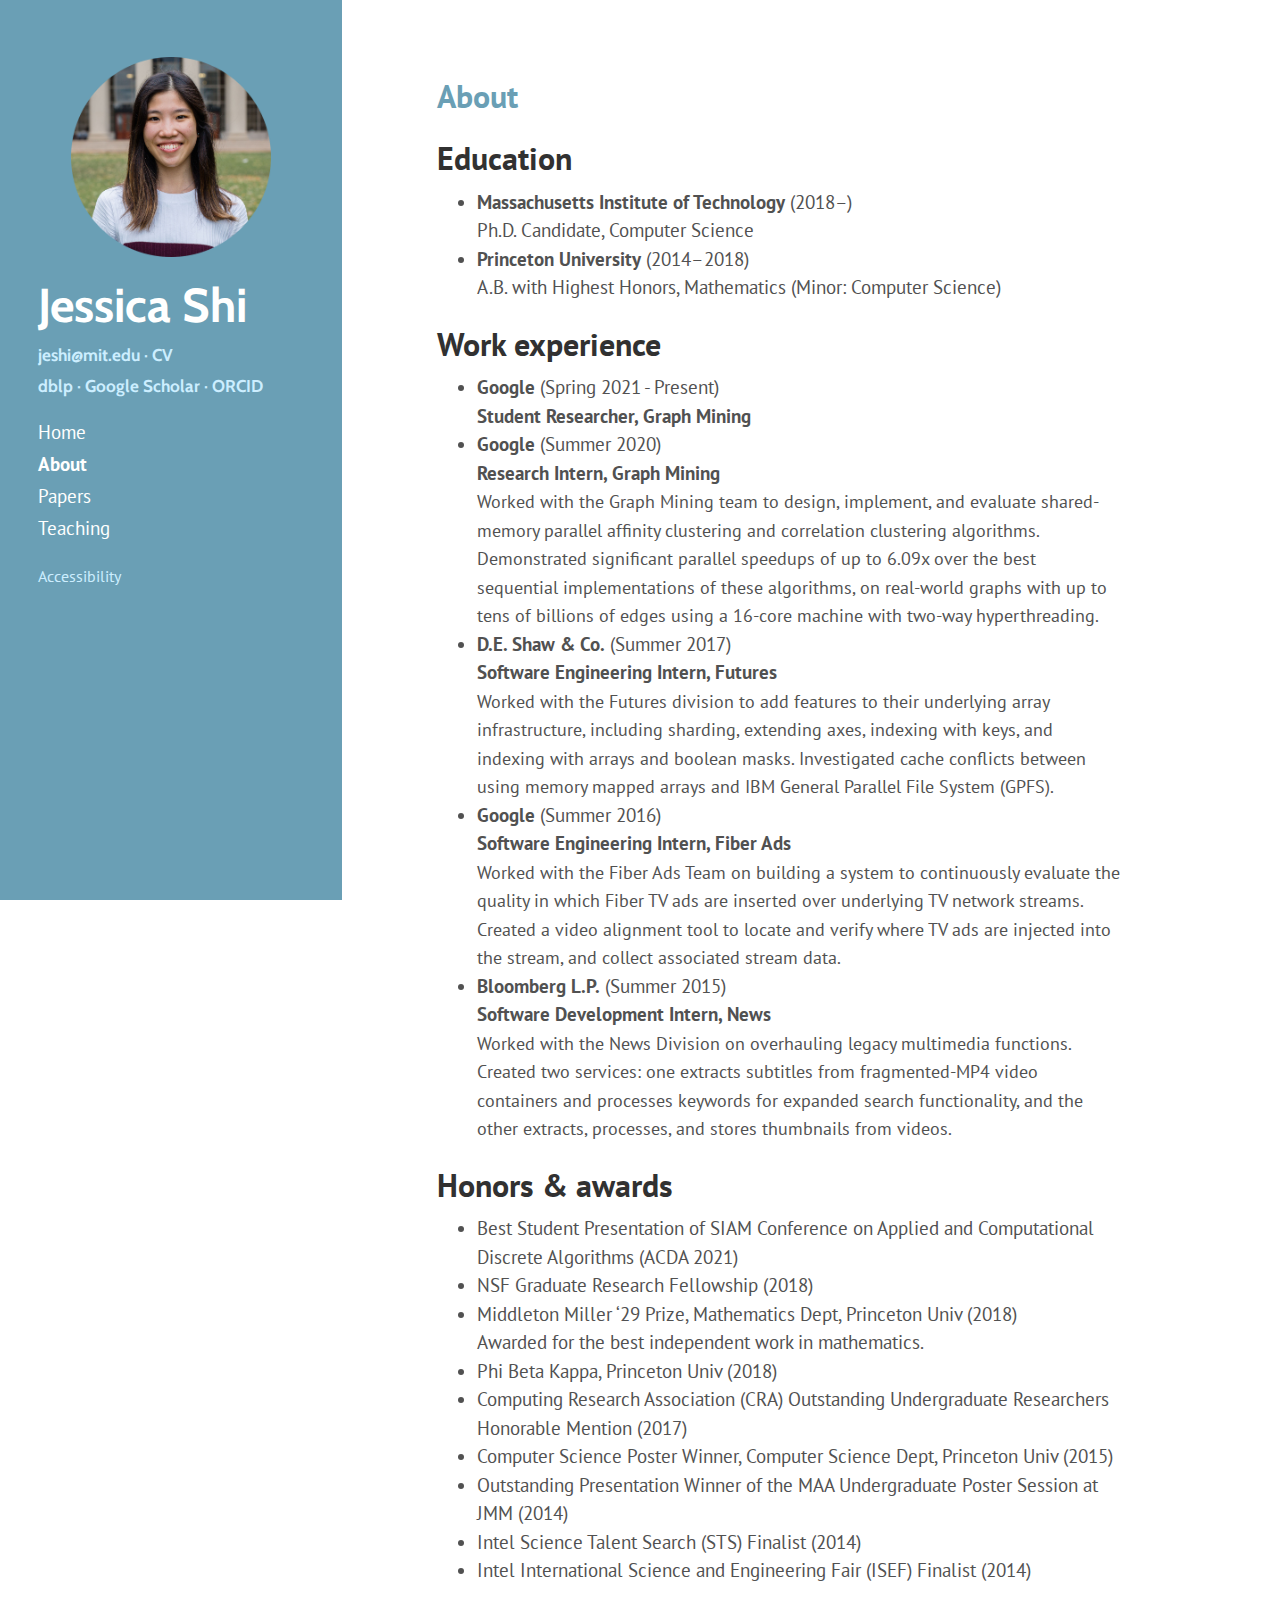
==== about/index.html @ 615e9930 "initial commit" ====
<!DOCTYPE html>
<html lang="en-us">

  <head>
  <link href="http://gmpg.org/xfn/11" rel="profile">
  <meta http-equiv="X-UA-Compatible" content="IE=edge">
  <meta http-equiv="content-type" content="text/html; charset=utf-8">

  <!-- Enable responsiveness on mobile devices-->
  <meta name="viewport" content="width=device-width, initial-scale=1.0, maximum-scale=1">

  <title>
    
      About &middot; Jessica Shi
    
  </title>

  <!-- CSS -->
  <link rel="stylesheet" href="/public/css/poole.css">
  <link rel="stylesheet" href="/public/css/syntax.css">
  <link rel="stylesheet" href="/public/css/hyde.css">
  <link rel="stylesheet" href="http://fonts.googleapis.com/css?family=PT+Sans:400,400italic,700|Abril+Fatface">
  <link href="https://fonts.googleapis.com/css?family=Lato" rel="stylesheet">
  <link href="https://fonts.googleapis.com/css?family=Cabin" rel="stylesheet">

  <!-- Icons -->
  <link rel="apple-touch-icon-precomposed" sizes="128x128" href="/public/favicon.png">
  <link rel="shortcut icon" href="/public/favicon.ico">
  <link rel="apple-touch-icon" sizes="120x120" href="/public/apple-touch-icon.png">
  <link rel="icon" type="image/png" sizes="32x32" href="/public/favicon-32x32.png">
  <link rel="icon" type="image/png" sizes="16x16" href="/public/favicon-16x16.png">

<link rel="manifest" href="/public/site.webmanifest">
<link rel="mask-icon" href="/public/safari-pinned-tab.svg" color="#5bbad5">
<meta name="msapplication-TileColor" content="#00aba9">
<meta name="theme-color" content="#ffffff">

  <!-- RSS -->
  <!--<link rel="alternate" type="application/rss+xml" title="RSS" href="/atom.xml">-->
  <!-- Begin Jekyll SEO tag v2.8.0 -->
<title>About | Jessica Shi</title>
<meta name="generator" content="Jekyll v3.9.2" />
<meta property="og:title" content="About" />
<meta name="author" content="Jessica Shi" />
<meta property="og:locale" content="en_US" />
<meta name="description" content="Shared-memory parallel clustering algorithms and frameworks" />
<meta property="og:description" content="Shared-memory parallel clustering algorithms and frameworks" />
<link rel="canonical" href="http://localhost:4000/about/" />
<meta property="og:url" content="http://localhost:4000/about/" />
<meta property="og:site_name" content="Jessica Shi" />
<meta property="og:type" content="website" />
<meta name="twitter:card" content="summary" />
<meta property="twitter:title" content="About" />
<script type="application/ld+json">
{"@context":"https://schema.org","@type":"WebSite","author":{"@type":"Person","name":"Jessica Shi"},"description":"Shared-memory parallel clustering algorithms and frameworks","headline":"About","name":"Jessica Shi","url":"http://localhost:4000/about/"}</script>
<!-- End Jekyll SEO tag -->

</head>


  <body class="theme-base-0d">

    <div class="sidebar">
  <div class="container sidebar-sticky">
    <div class="sidebar-about">
      <img src="/public/profile.png" width="75%" style="display: block;margin-left: auto;margin-right: auto;"/>
      <h1>
        <a href="">
          Jessica Shi
        </a>
      </h1>

            
      <h3>
        <script type="text/javascript">
          function gen_mail_to_link(lhs,rhs,subject) {
              document.write("<a href=\"mailto");
              document.write(":" + lhs + "@");
              document.write(rhs + "?subject=" + subject + "\">" + lhs + "@" + rhs + "<\/a>");
          }
      </script>
      <script type="text/javascript"> 
        gen_mail_to_link('jeshi','mit.edu','Website: ');
    </script>
    <noscript>
      <em>Activate JS to see email.</em>
    </noscript> &middot; <!--<a href="/public/jeshi_resume18.pdf">Resume</a> &middot;--> 
        <a href="/public/jeshi_cv21.pdf">CV</a> </h3>

      <h3> 
        <a href="https://dblp.uni-trier.de/pers/hd/s/Shi:Jessica">dblp</a> &middot; 
        <a href="https://scholar.google.com/citations?hl=en&view_op=list_works&gmla=AJsN-F5UkpNUZ2cFv2ly7vMbUj6eEpaS1SYJXpGzpwjm9ThuNHWactCHcQ2v-nIs7fwFHJk4itUyfkOOkKqPcogF7qay0WDzPQ&user=ZFGdiZMAAAAJ">
          Google Scholar</a> &middot; 
          <a href="https://orcid.org/0000-0003-4485-5492">ORCID</a></h3>

      <p class="lead"><!--Shared-memory parallel clustering algorithms and frameworks--></p>
    </div>

    <nav class="sidebar-nav">
      <a class="sidebar-nav-item" href="/">Home</a>

      
      

      
      
        
          
        
      
        
          
            <a class="sidebar-nav-item active" href="/about/">About</a>
          
        
      
        
      
        
          
        
      
        
          
            <a class="sidebar-nav-item" href="/papers/">Papers</a>
          
        
      
        
          
            <a class="sidebar-nav-item" href="/teaching/">Teaching</a>
          
        
      

       <!--<a class="sidebar-nav-item" href="/archive/v.zip">Download</a>
      <a class="sidebar-nav-item" href="">GitHub project</a>
      <span class="sidebar-nav-item">Currently v</span>-->
    </nav>

    <div class="sidebar-footer"><a href="http://accessibility.mit.edu">Accessibility</a></div>
    
    <!--<p>&copy; 2022. All rights reserved.</p>-->
  </div>
</div>


    <div class="content container">
      <div class="page">
  <h1 class="page-title">About</h1>
  <h1>Education</h1>

<ul>
  <li><b>Massachusetts Institute of Technology</b> (2018–)
<br />Ph.D. Candidate, Computer Science</li>
  <li><b>Princeton University</b> (2014–2018)
<br />A.B. with Highest Honors, Mathematics (Minor: Computer Science)</li>
</ul>

<h1>Work experience</h1>

<ul>
  <li><b>Google</b> (Spring 2021 - Present)
<br /><b>Student Researcher, Graph Mining</b></li>
  <li><b>Google</b> (Summer 2020)
<br /><b>Research Intern, Graph Mining</b>
<br /><span style="font-size: 18px">Worked with the Graph Mining team to design, implement, and evaluate shared-memory parallel affinity clustering and correlation clustering algorithms. Demonstrated significant parallel speedups of up to 6.09x over the best sequential implementations of these algorithms, on real-world graphs with up to tens of billions of edges using a 16-core machine with two-way hyperthreading.</span></li>
  <li><b>D.E. Shaw &amp; Co.</b> (Summer 2017)
<br /><b>Software Engineering Intern, Futures</b>
<br /><span style="font-size: 18px">Worked with the Futures division to add features to their underlying array infrastructure, including sharding, extending axes, indexing with keys, and indexing with arrays and boolean masks. Investigated cache conflicts between using memory mapped arrays and IBM General Parallel File System (GPFS).</span></li>
  <li><b>Google</b> (Summer 2016)
<br /><b>Software Engineering Intern, Fiber Ads</b>
<br /><span style="font-size: 18px">Worked with the Fiber Ads Team on building a system to continuously evaluate the quality in which Fiber TV ads are inserted over underlying TV network streams. Created a video alignment tool to locate and verify where TV ads are injected into the stream, and collect associated stream data.</span></li>
  <li><b>Bloomberg L.P.</b> (Summer 2015)
<br /><b>Software Development Intern, News</b>
<br /><span style="font-size: 18px">Worked with the News Division on overhauling legacy multimedia functions. Created two services: one extracts subtitles from fragmented-MP4 video containers and processes keywords for expanded search functionality, and the other extracts, processes, and stores thumbnails from videos.</span></li>
</ul>

<h1>Honors &amp; awards</h1>

<ul>
  <li>Best Student Presentation of SIAM Conference on Applied and Computational Discrete Algorithms (ACDA 2021)</li>
  <li>NSF Graduate Research Fellowship (2018)</li>
  <li>Middleton Miller ‘29 Prize, Mathematics Dept, Princeton Univ (2018)
<br />Awarded for the best independent work in mathematics.</li>
  <li>Phi Beta Kappa, Princeton Univ (2018)</li>
  <li>Computing Research Association (CRA) Outstanding Undergraduate Researchers Honorable Mention (2017)</li>
  <li>Computer Science Poster Winner, Computer Science Dept, Princeton Univ (2015)</li>
  <li>Outstanding Presentation Winner of the MAA Undergraduate Poster Session at JMM (2014)</li>
  <li>Intel Science Talent Search (STS) Finalist (2014)</li>
  <li>Intel International Science and Engineering Fair (ISEF) Finalist (2014)</li>
</ul>

<!--
In the novel, *The Strange Case of Dr. Jeykll and Mr. Hyde*, Mr. Poole is Dr. Jekyll's virtuous and loyal butler. Similarly, Poole is an upstanding and effective butler that helps you build Jekyll themes. It's made by [@mdo](https://twitter.com/mdo).

There are currently two themes built on Poole:

* [Hyde](http://hyde.getpoole.com)
* [Lanyon](http://lanyon.getpoole.com)

Learn more and contribute on [GitHub](https://github.com/poole).

## Setup

Some fun facts about the setup of this project include:

* Built for [Jekyll](http://jekyllrb.com)
* Developed on GitHub and hosted for free on [GitHub Pages](https://pages.github.com)
* Coded with [Sublime Text 2](http://sublimetext.com), an amazing code editor
* Designed and developed while listening to music like [Blood Bros Trilogy](https://soundcloud.com/maddecent/sets/blood-bros-series)

Have questions or suggestions? Feel free to [open an issue on GitHub](https://github.com/poole/issues/new) or [ask me on Twitter](https://twitter.com/mdo).

Thanks for reading!-->

</div>

    </div>

  </body>
</html>
---- public/css/poole.css ----
/*
 *                        ___
 *                       /\_ \
 *  _____     ___     ___\//\ \      __
 * /\ '__`\  / __`\  / __`\\ \ \   /'__`\
 * \ \ \_\ \/\ \_\ \/\ \_\ \\_\ \_/\  __/
 *  \ \ ,__/\ \____/\ \____//\____\ \____\
 *   \ \ \/  \/___/  \/___/ \/____/\/____/
 *    \ \_\
 *     \/_/
 *
 * Designed, built, and released under MIT license by @mdo. Learn more at
 * https://github.com/poole/poole.
 */


/*
 * Contents
 *
 * Body resets
 * Custom type
 * Messages
 * Container
 * Masthead
 * Posts and pages
 * Pagination
 * Reverse layout
 * Themes
 */


/*
 * Body resets
 *
 * Update the foundational and global aspects of the page.
 */

* {
  -webkit-box-sizing: border-box;
     -moz-box-sizing: border-box;
          box-sizing: border-box;
}

html,
body {
  margin: 0;
  padding: 0;
}

html {
  font-family: "Helvetica Neue", Helvetica, Arial, sans-serif;
  font-size: 16px;
  line-height: 1.5;
}
@media (min-width: 38em) {
  html {
    font-size: 20px;
  }
}

body {
  color: #515151;
  background-color: #fff;
  -webkit-text-size-adjust: 100%;
      -ms-text-size-adjust: 100%;
}

/* No `:visited` state is required by default (browsers will use `a`) */
a {
  color: #268bd2;
  text-decoration: none;
}
a strong {
  color: inherit;
}
/* `:focus` is linked to `:hover` for basic accessibility */
a:hover,
a:focus {
  text-decoration: underline;
}

/* Headings */
h1, h2, h3, h4, h5, h6 {
  margin-bottom: .5rem;
  font-weight: bold;
  line-height: 1.25;
  color: #313131;
  text-rendering: optimizeLegibility;
}
h1 {
  font-size: 2rem;
}
h2 {
  margin-top: 1rem;
  font-size: 1.5rem;
}
h3 {
  margin-top: 1.5rem;
  font-size: 1.25rem;
}
h4, h5, h6 {
  margin-top: 1rem;
  font-size: 1rem;
}

/* Body text */
p {
  margin-top: 0;
  margin-bottom: 1rem;
}

strong {
  color: #303030;
}


/* Lists */
ul, ol, dl {
  margin-top: 0;
  margin-bottom: 1rem;
}

dt {
  font-weight: bold;
}
dd {
  margin-bottom: .5rem;
}

/* Misc */
hr {
  position: relative;
  margin: 1.5rem 0;
  border: 0;
  border-top: 1px solid #eee;
  border-bottom: 1px solid #fff;
}

abbr {
  font-size: 85%;
  font-weight: bold;
  color: #555;
  text-transform: uppercase;
}
abbr[title] {
  cursor: help;
  border-bottom: 1px dotted #e5e5e5;
}

/* Code */
code,
pre {
  font-family: Menlo, Monaco, "Courier New", monospace;
}
code {
  padding: .25em .5em;
  font-size: 85%;
  color: #bf616a;
  background-color: #f9f9f9;
  border-radius: 3px;
}
pre {
  display: block;
  margin-top: 0;
  margin-bottom: 1rem;
  padding: 1rem;
  font-size: .8rem;
  line-height: 1.4;
  white-space: pre;
  white-space: pre-wrap;
  word-break: break-all;
  word-wrap: break-word;
  background-color: #f9f9f9;
}
pre code {
  padding: 0;
  font-size: 100%;
  color: inherit;
  background-color: transparent;
}

/* Pygments via Jekyll */
.highlight {
  margin-bottom: 1rem;
  border-radius: 4px;
}
.highlight pre {
  margin-bottom: 0;
}

/* Gist via GitHub Pages */
.gist .gist-file {
  font-family: Menlo, Monaco, "Courier New", monospace !important;
}
.gist .markdown-body {
  padding: 15px;
}
.gist pre {
  padding: 0;
  background-color: transparent;
}
.gist .gist-file .gist-data {
  font-size: .8rem !important;
  line-height: 1.4;
}
.gist code {
  padding: 0;
  color: inherit;
  background-color: transparent;
  border-radius: 0;
}

/* Quotes */
blockquote {
  padding: .5rem 1rem;
  margin: .8rem 0;
  color: #7a7a7a;
  border-left: .25rem solid #e5e5e5;
}
blockquote p:last-child {
  margin-bottom: 0;
}
@media (min-width: 30em) {
  blockquote {
    padding-right: 5rem;
    padding-left: 1.25rem;
  }
}

img {
  display: block;
  max-width: 100%;
  margin: 0 0 1rem;
  border-radius: 5px;
}

/* Tables */
table {
  margin-bottom: 1rem;
  width: 100%;
  border: 1px solid #e5e5e5;
  border-collapse: collapse;
}
td,
th {
  padding: .25rem .5rem;
  border: 1px solid #e5e5e5;
}
tbody tr:nth-child(odd) td,
tbody tr:nth-child(odd) th {
  background-color: #f9f9f9;
}


/*
 * Custom type
 *
 * Extend paragraphs with `.lead` for larger introductory text.
 */

.lead {
  font-size: 1.25rem;
  font-weight: 300;
}


/*
 * Messages
 *
 * Show alert messages to users. You may add it to single elements like a `<p>`,
 * or to a parent if there are multiple elements to show.
 */

.message {
  margin-bottom: 1rem;
  padding: 1rem;
  color: #717171;
  background-color: #f9f9f9;
}


/*
 * Container
 *
 * Center the page content.
 */

.container {
  max-width: 38rem;
  padding-left:  1rem;
  padding-right: 1rem;
  margin-left:  auto;
  margin-right: auto;
}


/*
 * Masthead
 *
 * Super small header above the content for site name and short description.
 */

.masthead {
  padding-top:    1rem;
  padding-bottom: 1rem;
  margin-bottom: 3rem;
}
.masthead-title {
  margin-top: 0;
  margin-bottom: 0;
  color: #505050;
}
.masthead-title a {
  color: #505050;
}
.masthead-title small {
  font-size: 75%;
  font-weight: 400;
  color: #c0c0c0;
  letter-spacing: 0;
}


/*
 * Posts and pages
 *
 * Each post is wrapped in `.post` and is used on default and post layouts. Each
 * page is wrapped in `.page` and is only used on the page layout.
 */

.page,
.post {
  margin-bottom: 4em;
}

/* Blog post or page title */
.page-title,
.post-title,
.post-title a {
  color: #303030;
}
.page-title,
.post-title {
  margin-top: 0;
}

/* Meta data line below post title */
.post-date {
  display: block;
  margin-top: -.5rem;
  margin-bottom: 1rem;
  color: #9a9a9a;
}

/* Related posts */
.related {
  padding-top: 2rem;
  padding-bottom: 2rem;
  border-top: 1px solid #eee;
}
.related-posts {
  padding-left: 0;
  list-style: none;
}
.related-posts h3 {
  margin-top: 0;
}
.related-posts li small {
  font-size: 75%;
  color: #999;
}
.related-posts li a:hover {
  color: #268bd2;
  text-decoration: none;
}
.related-posts li a:hover small {
  color: inherit;
}


/*
 * Pagination
 *
 * Super lightweight (HTML-wise) blog pagination. `span`s are provide for when
 * there are no more previous or next posts to show.
 */

.pagination {
  overflow: hidden; /* clearfix */
  margin-left: -1rem;
  margin-right: -1rem;
  font-family: "PT Sans", Helvetica, Arial, sans-serif;
  color: #ccc;
  text-align: center;
}

/* Pagination items can be `span`s or `a`s */
.pagination-item {
  display: block;
  padding: 1rem;
  border: 1px solid #eee;
}
.pagination-item:first-child {
  margin-bottom: -1px;
}

/* Only provide a hover state for linked pagination items */
a.pagination-item:hover {
  background-color: #f5f5f5;
}

@media (min-width: 30em) {
  .pagination {
    margin: 3rem 0;
  }
  .pagination-item {
    float: left;
    width: 50%;
  }
  .pagination-item:first-child {
    margin-bottom: 0;
    border-top-left-radius:    4px;
    border-bottom-left-radius: 4px;
  }
  .pagination-item:last-child {
    margin-left: -1px;
    border-top-right-radius:    4px;
    border-bottom-right-radius: 4px;
  }
}
---- public/css/syntax.css ----
.highlight .hll { background-color: #ffc; }
.highlight .c { color: #999; } /* Comment */
.highlight .err { color: #a00; background-color: #faa } /* Error */
.highlight .k { color: #069; } /* Keyword */
.highlight .o { color: #555 } /* Operator */
.highlight .cm { color: #09f; font-style: italic } /* Comment.Multiline */
.highlight .cp { color: #099 } /* Comment.Preproc */
.highlight .c1 { color: #999; } /* Comment.Single */
.highlight .cs { color: #999; } /* Comment.Special */
.highlight .gd { background-color: #fcc; border: 1px solid #c00 } /* Generic.Deleted */
.highlight .ge { font-style: italic } /* Generic.Emph */
.highlight .gr { color: #f00 } /* Generic.Error */
.highlight .gh { color: #030; } /* Generic.Heading */
.highlight .gi { background-color: #cfc; border: 1px solid #0c0 } /* Generic.Inserted */
.highlight .go { color: #aaa } /* Generic.Output */
.highlight .gp { color: #009; } /* Generic.Prompt */
.highlight .gs { } /* Generic.Strong */
.highlight .gu { color: #030; } /* Generic.Subheading */
.highlight .gt { color: #9c6 } /* Generic.Traceback */
.highlight .kc { color: #069; } /* Keyword.Constant */
.highlight .kd { color: #069; } /* Keyword.Declaration */
.highlight .kn { color: #069; } /* Keyword.Namespace */
.highlight .kp { color: #069 } /* Keyword.Pseudo */
.highlight .kr { color: #069; } /* Keyword.Reserved */
.highlight .kt { color: #078; } /* Keyword.Type */
.highlight .m { color: #f60 } /* Literal.Number */
.highlight .s { color: #d44950 } /* Literal.String */
.highlight .na { color: #4f9fcf } /* Name.Attribute */
.highlight .nb { color: #366 } /* Name.Builtin */
.highlight .nc { color: #0a8; } /* Name.Class */
.highlight .no { color: #360 } /* Name.Constant */
.highlight .nd { color: #99f } /* Name.Decorator */
.highlight .ni { color: #999; } /* Name.Entity */
.highlight .ne { color: #c00; } /* Name.Exception */
.highlight .nf { color: #c0f } /* Name.Function */
.highlight .nl { color: #99f } /* Name.Label */
.highlight .nn { color: #0cf; } /* Name.Namespace */
.highlight .nt { color: #2f6f9f; } /* Name.Tag */
.highlight .nv { color: #033 } /* Name.Variable */
.highlight .ow { color: #000; } /* Operator.Word */
.highlight .w { color: #bbb } /* Text.Whitespace */
.highlight .mf { color: #f60 } /* Literal.Number.Float */
.highlight .mh { color: #f60 } /* Literal.Number.Hex */
.highlight .mi { color: #f60 } /* Literal.Number.Integer */
.highlight .mo { color: #f60 } /* Literal.Number.Oct */
.highlight .sb { color: #c30 } /* Literal.String.Backtick */
.highlight .sc { color: #c30 } /* Literal.String.Char */
.highlight .sd { color: #c30; font-style: italic } /* Literal.String.Doc */
.highlight .s2 { color: #c30 } /* Literal.String.Double */
.highlight .se { color: #c30; } /* Literal.String.Escape */
.highlight .sh { color: #c30 } /* Literal.String.Heredoc */
.highlight .si { color: #a00 } /* Literal.String.Interpol */
.highlight .sx { color: #c30 } /* Literal.String.Other */
.highlight .sr { color: #3aa } /* Literal.String.Regex */
.highlight .s1 { color: #c30 } /* Literal.String.Single */
.highlight .ss { color: #fc3 } /* Literal.String.Symbol */
.highlight .bp { color: #366 } /* Name.Builtin.Pseudo */
.highlight .vc { color: #033 } /* Name.Variable.Class */
.highlight .vg { color: #033 } /* Name.Variable.Global */
.highlight .vi { color: #033 } /* Name.Variable.Instance */
.highlight .il { color: #f60 } /* Literal.Number.Integer.Long */

.css .o,
.css .o + .nt,
.css .nt + .nt { color: #999; }
---- public/css/hyde.css ----
/*
 *  __                  __
 * /\ \                /\ \
 * \ \ \___   __  __   \_\ \     __
 *  \ \  _ `\/\ \/\ \  /'_` \  /'__`\
 *   \ \ \ \ \ \ \_\ \/\ \_\ \/\  __/
 *    \ \_\ \_\/`____ \ \___,_\ \____\
 *     \/_/\/_/`/___/> \/__,_ /\/____/
 *                /\___/
 *                \/__/
 *
 * Designed, built, and released under MIT license by @mdo. Learn more at
 * https://github.com/poole/hyde.
 */


/*
 * Contents
 *
 * Global resets
 * Sidebar
 * Container
 * Reverse layout
 * Themes
 */


/*
 * Global resets
 *
 * Update the foundational and global aspects of the page.
 */

html {
  font-family: "PT Sans", Helvetica, Arial, sans-serif;
}
@media (min-width: 48em) {
  html {
    font-size: 16px;
  }
}
@media (min-width: 58em) {
  html {
    font-size: 19px;
  }
}


/*
 * Sidebar
 *
 * Flexible banner for housing site name, intro, and "footer" content. Starts
 * out above content in mobile and later moves to the side with wider viewports.
 */

.sidebar {
  text-align: center;
  padding: 2rem 1rem;
  color: rgba(255,255,255,.5);
  background-color: #202020;
}
@media (min-width: 48em) {
  .sidebar {
    position: fixed;
    top: 0;
    left: 0;
    bottom: 0;
    width: 18rem;
    text-align: left;
  }
}

/* Sidebar links */
.sidebar a {
  color: #fff;
}

/* About section */
.sidebar-about h1 {
  color: #fff;
  margin-top: 0;
  font-family: 'Cabin', sans-serif;/*"Abril Fatface", serif;*/
  font-size: 2.5rem;/*3.25rem;*/
}

.sidebar-about h3,
.sidebar-about h3 a {
  color: #cef;
  margin-top: 0;
  font-family: 'Cabin', sans-serif;/*"Abril Fatface", serif;*/
  font-size: 0.9rem;/*3.25rem;*/
}

/* Sidebar nav */
.sidebar-nav {
  margin-bottom: 1rem;
}
.sidebar-nav-item {
  display: block;
  line-height: 1.7;
}
a.sidebar-nav-item:hover,
a.sidebar-nav-item:focus {
  text-decoration: underline;
}
.sidebar-nav-item.active {
  font-weight: bold;
}

/* Sticky sidebar
 *
 * Add the `sidebar-sticky` class to the sidebar's container to affix it the
 * contents to the bottom of the sidebar in tablets and up.
 */

@media (min-width: 48em) {
  .sidebar-sticky {
    /*position: absolute;
    right:  1rem;
    bottom: 1rem;
    left:   1rem;*/
    position: absolute;
    right: 1rem;
    left:1rem;
    top:3rem;
  }
}

.sidebar-footer {
  /*position:fixed;
  bottom:16px;*/
  font-size:16px;
  color: #cef;
}
.sidebar-footer a {
  color: #cef;
}


/* Container
 *
 * Align the contents of the site above the proper threshold with some margin-fu
 * with a 25%-wide `.sidebar`.
 */

.content {
  padding-top:    4rem;
  padding-bottom: 4rem;
}

.content h1 {
  font-size:1.7rem;
}

@media (min-width: 48em) {
  .content {
    max-width: 38rem;
    margin-left: 20rem;
    margin-right: 2rem;
  }
}

@media (min-width: 64em) {
  .content {
    margin-left: 22rem;
    margin-right: 4rem;
  }
}


/*
 * Reverse layout
 *
 * Flip the orientation of the page by placing the `.sidebar` on the right.
 */

@media (min-width: 48em) {
  .layout-reverse .sidebar {
    left: auto;
    right: 0;
  }
  .layout-reverse .content {
    margin-left: 2rem;
    margin-right: 20rem;
  }
}

@media (min-width: 64em) {
  .layout-reverse .content {
    margin-left: 4rem;
    margin-right: 22rem;
  }
}



/*
 * Themes
 *
 * As of v1.1, Hyde includes optional themes to color the sidebar and links
 * within blog posts. To use, add the class of your choosing to the `body`.
 */

/* Base16 (http://chriskempson.github.io/base16/#default) */

/* Red */
.theme-base-08 .sidebar {
  background-color: #ac4142;
}
.theme-base-08 .content a,
.theme-base-08 .related-posts li a:hover {
  color: #ac4142;
}

/* Orange */
.theme-base-09 .sidebar {
  background-color: #d28445;
}
.theme-base-09 .content a,
.theme-base-09 .related-posts li a:hover {
  color: #d28445;
}

/* Yellow */
.theme-base-0a .sidebar {
  background-color: #f4bf75;
}
.theme-base-0a .content a,
.theme-base-0a .related-posts li a:hover {
  color: #f4bf75;
}

/* Green */
.theme-base-0b .sidebar {
  background-color: #90a959;
}
.theme-base-0b .content a,
.theme-base-0b .related-posts li a:hover {
  color: #90a959;
}

/* Cyan */
.theme-base-0c .sidebar {
  background-color: #75b5aa;
}
.theme-base-0c .content a,
.theme-base-0c .related-posts li a:hover {
  color: #75b5aa;
}

/* Blue */
.theme-base-0d .sidebar {
  background-color: #6a9fb5;
}
.theme-base-0d .content a,
.theme-base-0d .related-posts li a:hover {
  color: #6a9fb5;
}

.theme-base-0d .page-title,
.theme-base-0d .post-title{
  color: #6a9fb5;
}

/* Magenta */
.theme-base-0e .sidebar {
  background-color: #aa759f;
}
.theme-base-0e .content a,
.theme-base-0e .related-posts li a:hover {
  color: #aa759f;
}

/* Brown */
.theme-base-0f .sidebar {
  background-color: #8f5536;
}
.theme-base-0f .content a,
.theme-base-0f .related-posts li a:hover {
  color: #8f5536;
}

/* Green */
.theme-emph {
  color: #2ab55c;
}
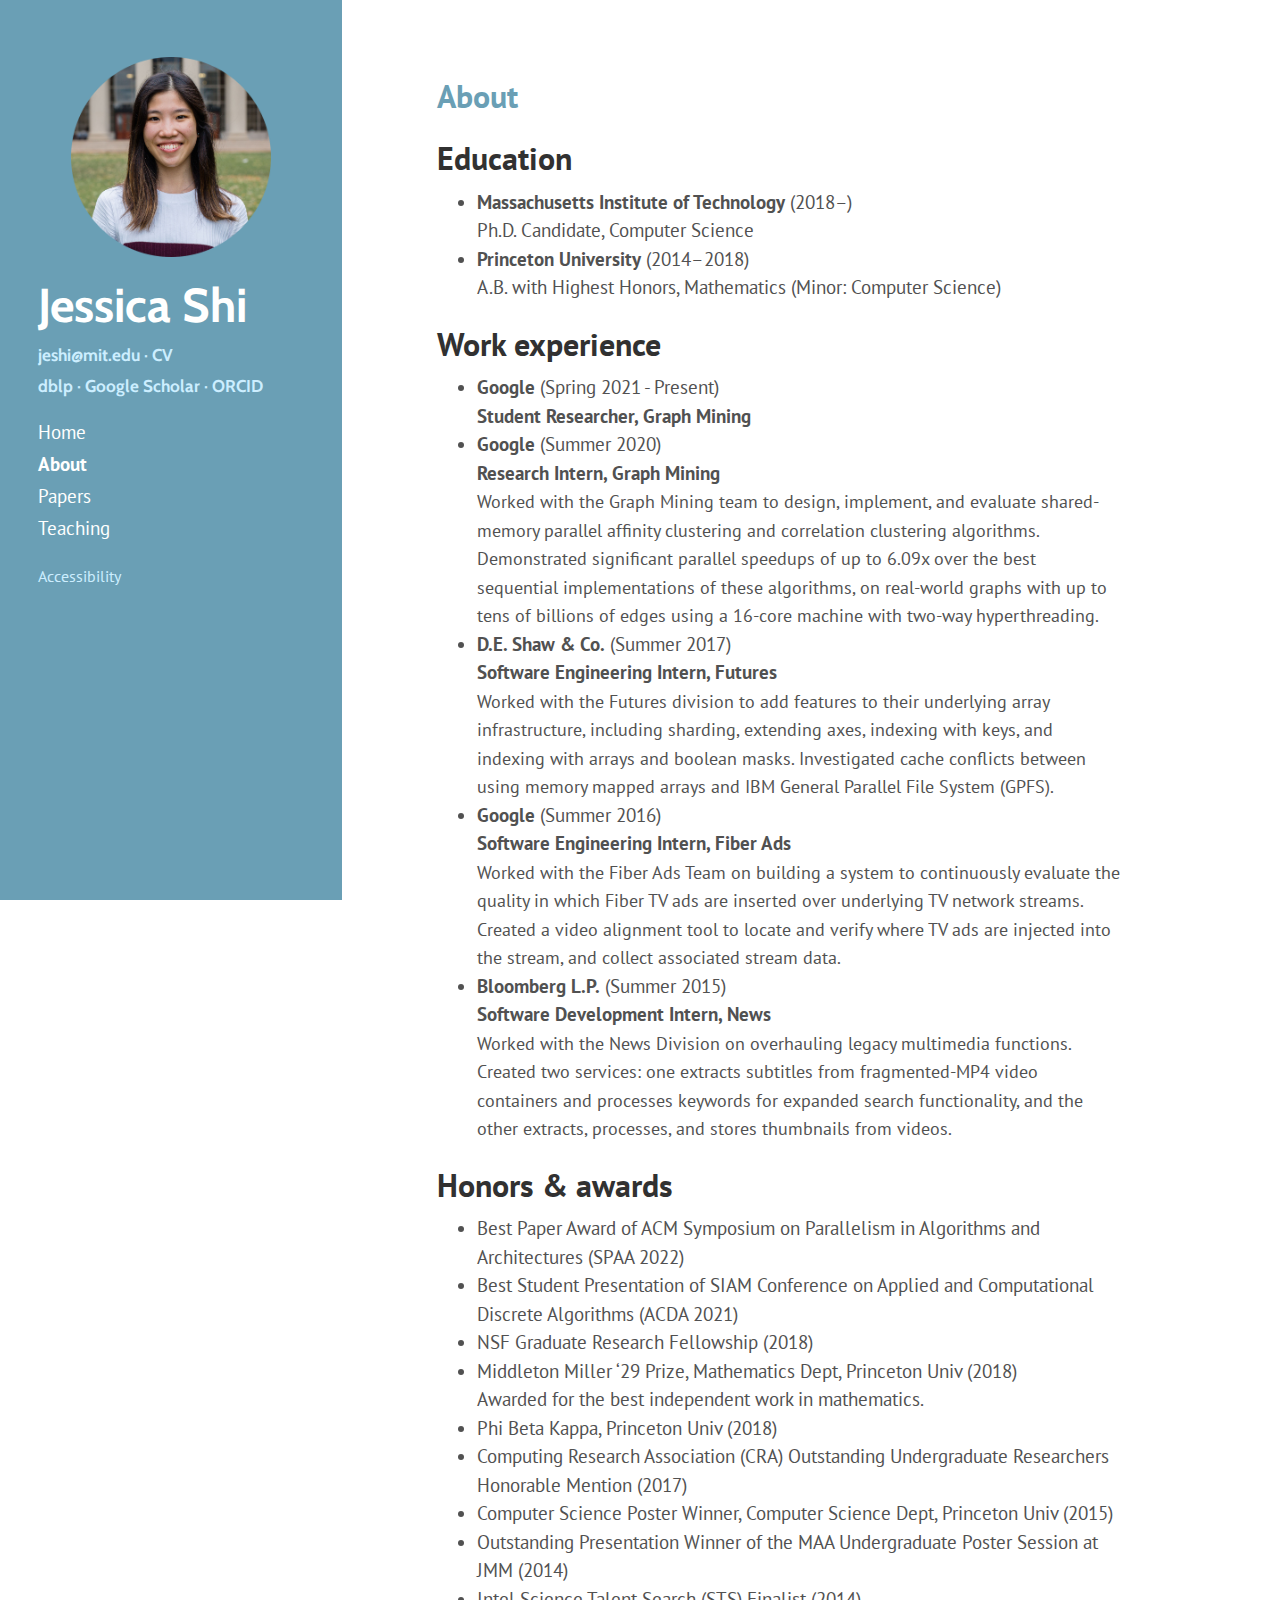
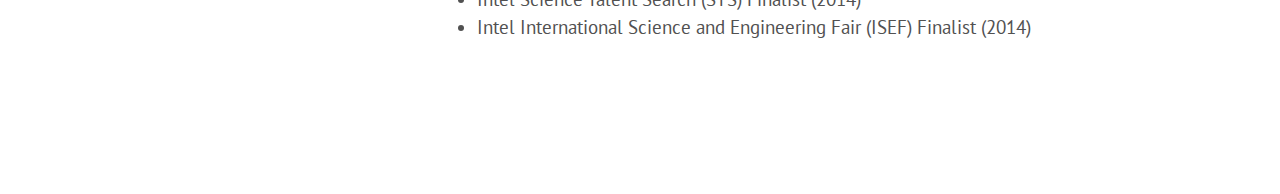
==== commit eb89f360: "update" ====
--- a/about/index.html
+++ b/about/index.html
@@ -43,8 +43,8 @@
 <meta property="og:title" content="About" />
 <meta name="author" content="Jessica Shi" />
 <meta property="og:locale" content="en_US" />
-<meta name="description" content="Shared-memory parallel clustering algorithms and frameworks" />
-<meta property="og:description" content="Shared-memory parallel clustering algorithms and frameworks" />
+<meta name="description" content="MIT PhD student working on shared-memory parallel clustering algorithms and frameworks" />
+<meta property="og:description" content="MIT PhD student working on shared-memory parallel clustering algorithms and frameworks" />
 <link rel="canonical" href="http://localhost:4000/about/" />
 <meta property="og:url" content="http://localhost:4000/about/" />
 <meta property="og:site_name" content="Jessica Shi" />
@@ -52,7 +52,7 @@
 <meta name="twitter:card" content="summary" />
 <meta property="twitter:title" content="About" />
 <script type="application/ld+json">
-{"@context":"https://schema.org","@type":"WebSite","author":{"@type":"Person","name":"Jessica Shi"},"description":"Shared-memory parallel clustering algorithms and frameworks","headline":"About","name":"Jessica Shi","url":"http://localhost:4000/about/"}</script>
+{"@context":"https://schema.org","@type":"WebSite","author":{"@type":"Person","name":"Jessica Shi"},"description":"MIT PhD student working on shared-memory parallel clustering algorithms and frameworks","headline":"About","name":"Jessica Shi","url":"http://localhost:4000/about/"}</script>
 <!-- End Jekyll SEO tag -->
 
 </head>
@@ -85,7 +85,7 @@
     <noscript>
       <em>Activate JS to see email.</em>
     </noscript> &middot; <!--<a href="/public/jeshi_resume18.pdf">Resume</a> &middot;--> 
-        <a href="/public/jeshi_cv21.pdf">CV</a> </h3>
+        <a href="/public/jeshi_cv_2022.pdf">CV</a> </h3>
 
       <h3> 
         <a href="https://dblp.uni-trier.de/pers/hd/s/Shi:Jessica">dblp</a> &middot; 
@@ -93,7 +93,7 @@
           Google Scholar</a> &middot; 
           <a href="https://orcid.org/0000-0003-4485-5492">ORCID</a></h3>
 
-      <p class="lead"><!--Shared-memory parallel clustering algorithms and frameworks--></p>
+      <p class="lead"><!--MIT PhD student working on shared-memory parallel clustering algorithms and frameworks--></p>
     </div>
 
     <nav class="sidebar-nav">
@@ -179,6 +179,7 @@
 <h1>Honors &amp; awards</h1>
 
 <ul>
+  <li>Best Paper Award of ACM Symposium on Parallelism in Algorithms and Architectures (SPAA 2022)</li>
   <li>Best Student Presentation of SIAM Conference on Applied and Computational Discrete Algorithms (ACDA 2021)</li>
   <li>NSF Graduate Research Fellowship (2018)</li>
   <li>Middleton Miller ‘29 Prize, Mathematics Dept, Princeton Univ (2018)
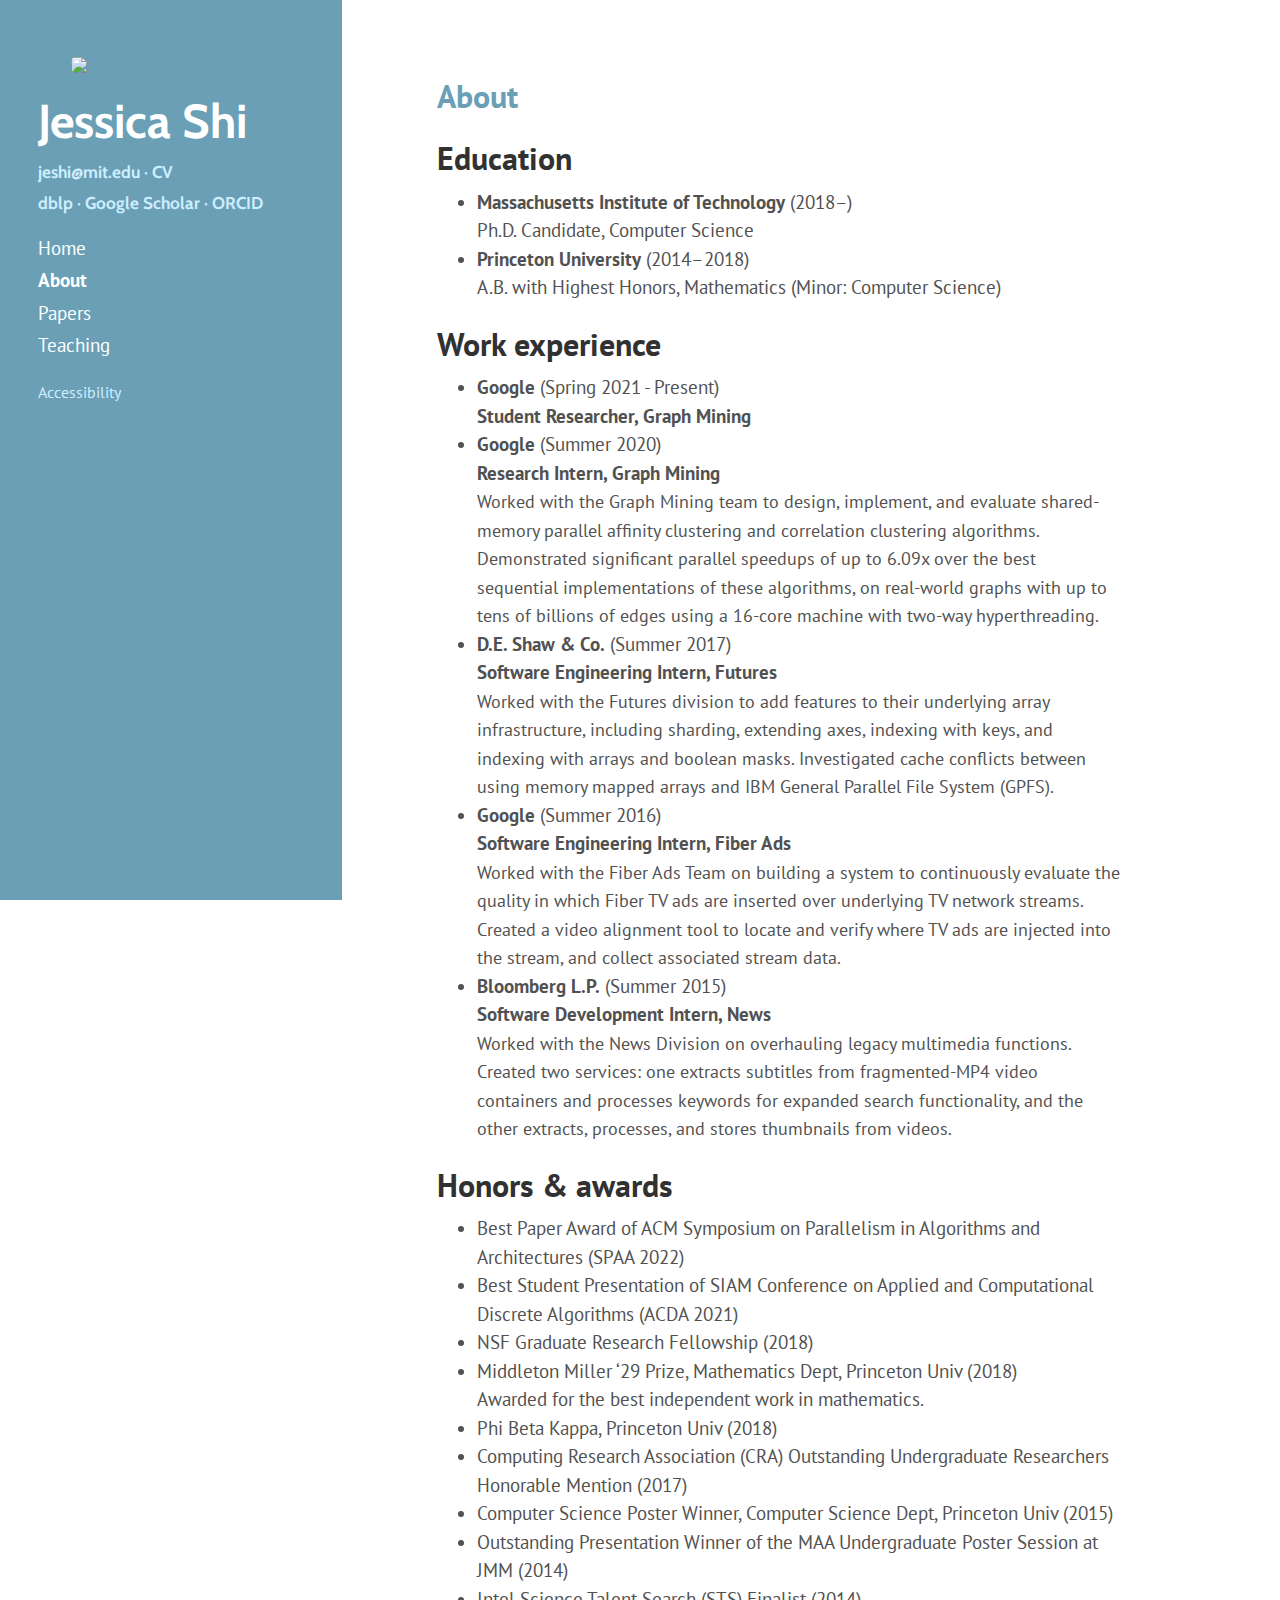
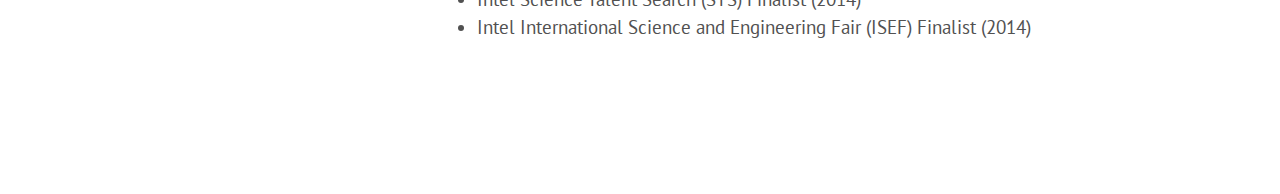
==== commit 0ce86e41: "update" ====
--- a/about/index.html
+++ b/about/index.html
@@ -63,7 +63,7 @@
     <div class="sidebar">
   <div class="container sidebar-sticky">
     <div class="sidebar-about">
-      <img src="/public/profile.png" width="75%" style="display: block;margin-left: auto;margin-right: auto;"/>
+      <img src="/public/profile_22.png" width="75%" style="display: block;margin-left: auto;margin-right: auto;"/>
       <h1>
         <a href="">
           Jessica Shi
@@ -85,7 +85,7 @@
     <noscript>
       <em>Activate JS to see email.</em>
     </noscript> &middot; <!--<a href="/public/jeshi_resume18.pdf">Resume</a> &middot;--> 
-        <a href="/public/jeshi_cv_2022.pdf">CV</a> </h3>
+        <a href="/public/jeshi_cv_2022_v1.pdf">CV</a> </h3>
 
       <h3> 
         <a href="https://dblp.uni-trier.de/pers/hd/s/Shi:Jessica">dblp</a> &middot; 
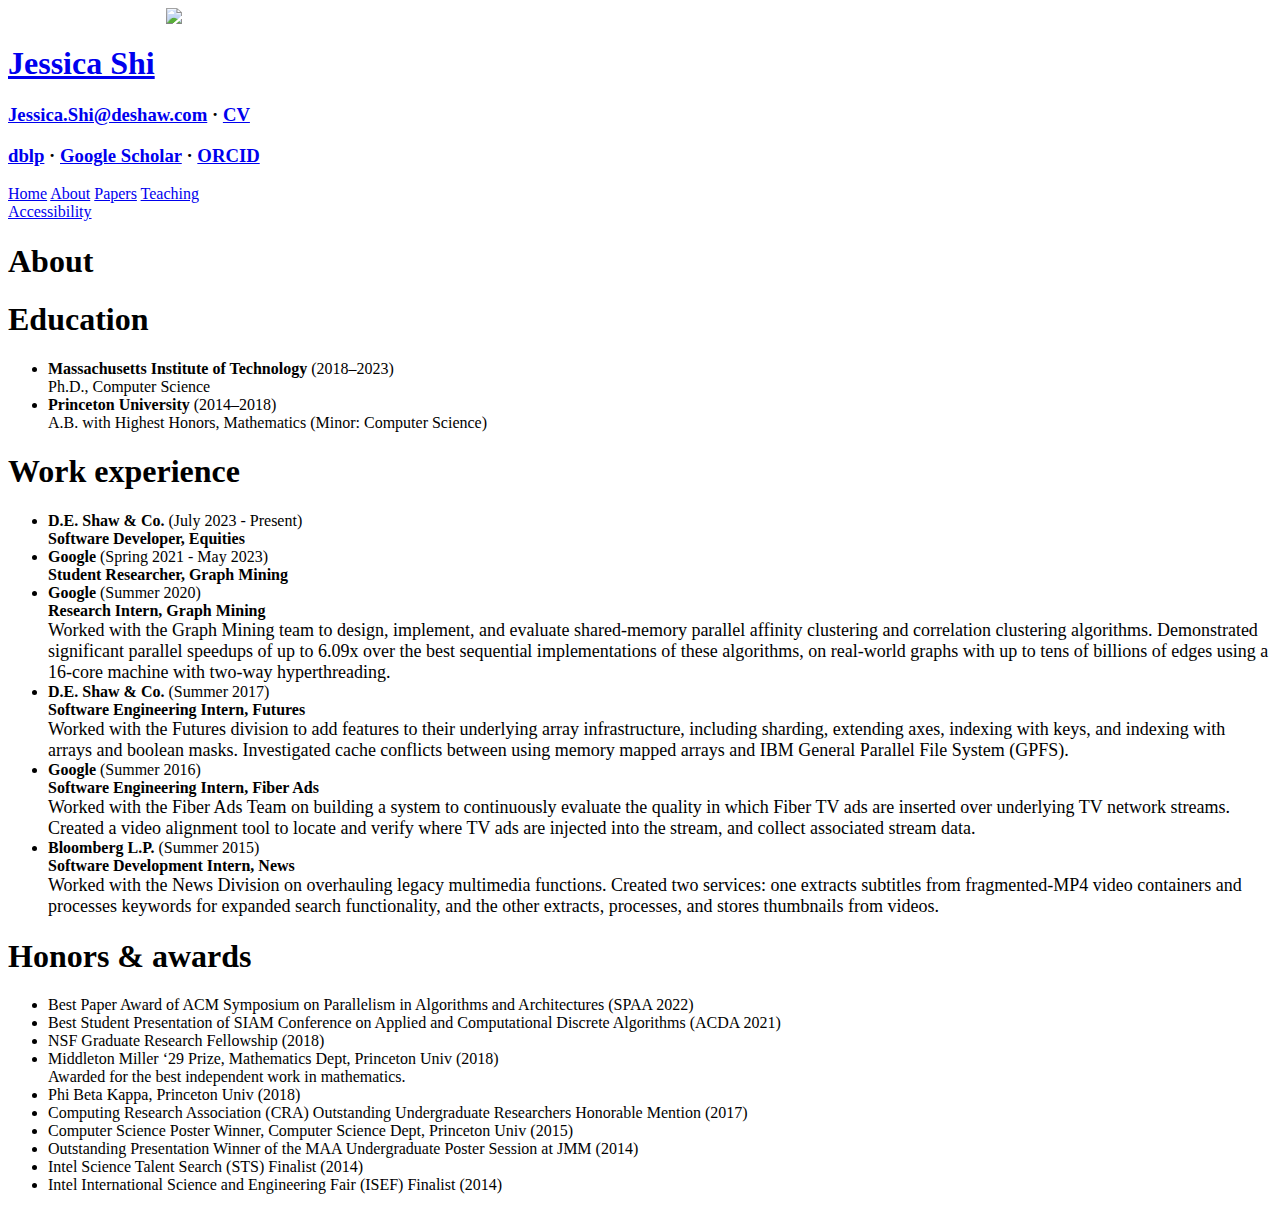
==== commit be5bbdac: "Update" ====
--- a/about/index.html
+++ b/about/index.html
@@ -16,45 +16,27 @@
   </title>
 
   <!-- CSS -->
-  <link rel="stylesheet" href="/public/css/poole.css">
-  <link rel="stylesheet" href="/public/css/syntax.css">
-  <link rel="stylesheet" href="/public/css/hyde.css">
+  <link rel="stylesheet" href="/jeshi/www/public/css/poole.css">
+  <link rel="stylesheet" href="/jeshi/www/public/css/syntax.css">
+  <link rel="stylesheet" href="/jeshi/www/public/css/hyde.css">
   <link rel="stylesheet" href="http://fonts.googleapis.com/css?family=PT+Sans:400,400italic,700|Abril+Fatface">
   <link href="https://fonts.googleapis.com/css?family=Lato" rel="stylesheet">
   <link href="https://fonts.googleapis.com/css?family=Cabin" rel="stylesheet">
 
   <!-- Icons -->
-  <link rel="apple-touch-icon-precomposed" sizes="128x128" href="/public/favicon.png">
-  <link rel="shortcut icon" href="/public/favicon.ico">
-  <link rel="apple-touch-icon" sizes="120x120" href="/public/apple-touch-icon.png">
-  <link rel="icon" type="image/png" sizes="32x32" href="/public/favicon-32x32.png">
-  <link rel="icon" type="image/png" sizes="16x16" href="/public/favicon-16x16.png">
-
-<link rel="manifest" href="/public/site.webmanifest">
-<link rel="mask-icon" href="/public/safari-pinned-tab.svg" color="#5bbad5">
+  <link rel="apple-touch-icon-precomposed" sizes="128x128" href="/jeshi/www/public/favicon.png">
+  <link rel="shortcut icon" href="/jeshi/www/public/favicon.ico">
+  <link rel="apple-touch-icon" sizes="120x120" href="/jeshi/www/public/apple-touch-icon.png">
+  <link rel="icon" type="image/png" sizes="32x32" href="/jeshi/www/public/favicon-32x32.png">
+  <link rel="icon" type="image/png" sizes="16x16" href="/jeshi/www/public/favicon-16x16.png">
+
+<link rel="manifest" href="/jeshi/www/public/site.webmanifest">
+<link rel="mask-icon" href="/jeshi/www/public/safari-pinned-tab.svg" color="#5bbad5">
 <meta name="msapplication-TileColor" content="#00aba9">
 <meta name="theme-color" content="#ffffff">
 
   <!-- RSS -->
   <!--<link rel="alternate" type="application/rss+xml" title="RSS" href="/atom.xml">-->
-  <!-- Begin Jekyll SEO tag v2.8.0 -->
-<title>About | Jessica Shi</title>
-<meta name="generator" content="Jekyll v3.9.2" />
-<meta property="og:title" content="About" />
-<meta name="author" content="Jessica Shi" />
-<meta property="og:locale" content="en_US" />
-<meta name="description" content="MIT PhD student working on shared-memory parallel clustering algorithms and frameworks" />
-<meta property="og:description" content="MIT PhD student working on shared-memory parallel clustering algorithms and frameworks" />
-<link rel="canonical" href="http://localhost:4000/about/" />
-<meta property="og:url" content="http://localhost:4000/about/" />
-<meta property="og:site_name" content="Jessica Shi" />
-<meta property="og:type" content="website" />
-<meta name="twitter:card" content="summary" />
-<meta property="twitter:title" content="About" />
-<script type="application/ld+json">
-{"@context":"https://schema.org","@type":"WebSite","author":{"@type":"Person","name":"Jessica Shi"},"description":"MIT PhD student working on shared-memory parallel clustering algorithms and frameworks","headline":"About","name":"Jessica Shi","url":"http://localhost:4000/about/"}</script>
-<!-- End Jekyll SEO tag -->
-
 </head>
 
 
@@ -63,9 +45,9 @@
     <div class="sidebar">
   <div class="container sidebar-sticky">
     <div class="sidebar-about">
-      <img src="/public/profile_22.png" width="75%" style="display: block;margin-left: auto;margin-right: auto;"/>
+      <img src="/jeshi/www/public/profile_22.png" width="75%" style="display: block;margin-left: auto;margin-right: auto;"/>
       <h1>
-        <a href="">
+        <a href="/jeshi/www">
           Jessica Shi
         </a>
       </h1>
@@ -80,12 +62,12 @@
           }
       </script>
       <script type="text/javascript"> 
-        gen_mail_to_link('jeshi','mit.edu','Website: ');
+        gen_mail_to_link('Jessica.Shi','deshaw.com','Website: ');
     </script>
     <noscript>
       <em>Activate JS to see email.</em>
-    </noscript> &middot; <!--<a href="/public/jeshi_resume18.pdf">Resume</a> &middot;--> 
-        <a href="/public/jeshi_cv_2022_v1.pdf">CV</a> </h3>
+    </noscript> &middot; <!--<a href="/jeshi/www/public/jeshi_resume18.pdf">Resume</a> &middot;--> 
+        <a href="/jeshi/www/public/jeshi_cv_2023.pdf">CV</a> </h3>
 
       <h3> 
         <a href="https://dblp.uni-trier.de/pers/hd/s/Shi:Jessica">dblp</a> &middot; 
@@ -93,42 +75,42 @@
           Google Scholar</a> &middot; 
           <a href="https://orcid.org/0000-0003-4485-5492">ORCID</a></h3>
 
-      <p class="lead"><!--MIT PhD student working on shared-memory parallel clustering algorithms and frameworks--></p>
+      <p class="lead"><!----></p>
     </div>
 
     <nav class="sidebar-nav">
-      <a class="sidebar-nav-item" href="/">Home</a>
-
-      
-      
-
-      
-      
-        
-          
-        
-      
-        
-          
-            <a class="sidebar-nav-item active" href="/about/">About</a>
-          
-        
-      
-        
-      
-        
-          
-        
-      
-        
-          
-            <a class="sidebar-nav-item" href="/papers/">Papers</a>
-          
-        
-      
-        
-          
-            <a class="sidebar-nav-item" href="/teaching/">Teaching</a>
+      <a class="sidebar-nav-item" href="/jeshi/www/">Home</a>
+
+      
+      
+
+      
+      
+        
+          
+        
+      
+        
+          
+            <a class="sidebar-nav-item active" href="/jeshi/www/about/">About</a>
+          
+        
+      
+        
+      
+        
+          
+        
+      
+        
+          
+            <a class="sidebar-nav-item" href="/jeshi/www/papers/">Papers</a>
+          
+        
+      
+        
+          
+            <a class="sidebar-nav-item" href="/jeshi/www/teaching/">Teaching</a>
           
         
       
@@ -140,7 +122,7 @@
 
     <div class="sidebar-footer"><a href="http://accessibility.mit.edu">Accessibility</a></div>
     
-    <!--<p>&copy; 2022. All rights reserved.</p>-->
+    <!--<p>&copy; 2024. All rights reserved.</p>-->
   </div>
 </div>
 
@@ -151,8 +133,8 @@
   <h1>Education</h1>
 
 <ul>
-  <li><b>Massachusetts Institute of Technology</b> (2018–)
-<br />Ph.D. Candidate, Computer Science</li>
+  <li><b>Massachusetts Institute of Technology</b> (2018–2023)
+<br />Ph.D., Computer Science</li>
   <li><b>Princeton University</b> (2014–2018)
 <br />A.B. with Highest Honors, Mathematics (Minor: Computer Science)</li>
 </ul>
@@ -160,7 +142,9 @@
 <h1>Work experience</h1>
 
 <ul>
-  <li><b>Google</b> (Spring 2021 - Present)
+  <li><b>D.E. Shaw &amp; Co.</b> (July 2023 - Present)
+<br /><b>Software Developer, Equities</b></li>
+  <li><b>Google</b> (Spring 2021 - May 2023)
 <br /><b>Student Researcher, Graph Mining</b></li>
   <li><b>Google</b> (Summer 2020)
 <br /><b>Research Intern, Graph Mining</b>
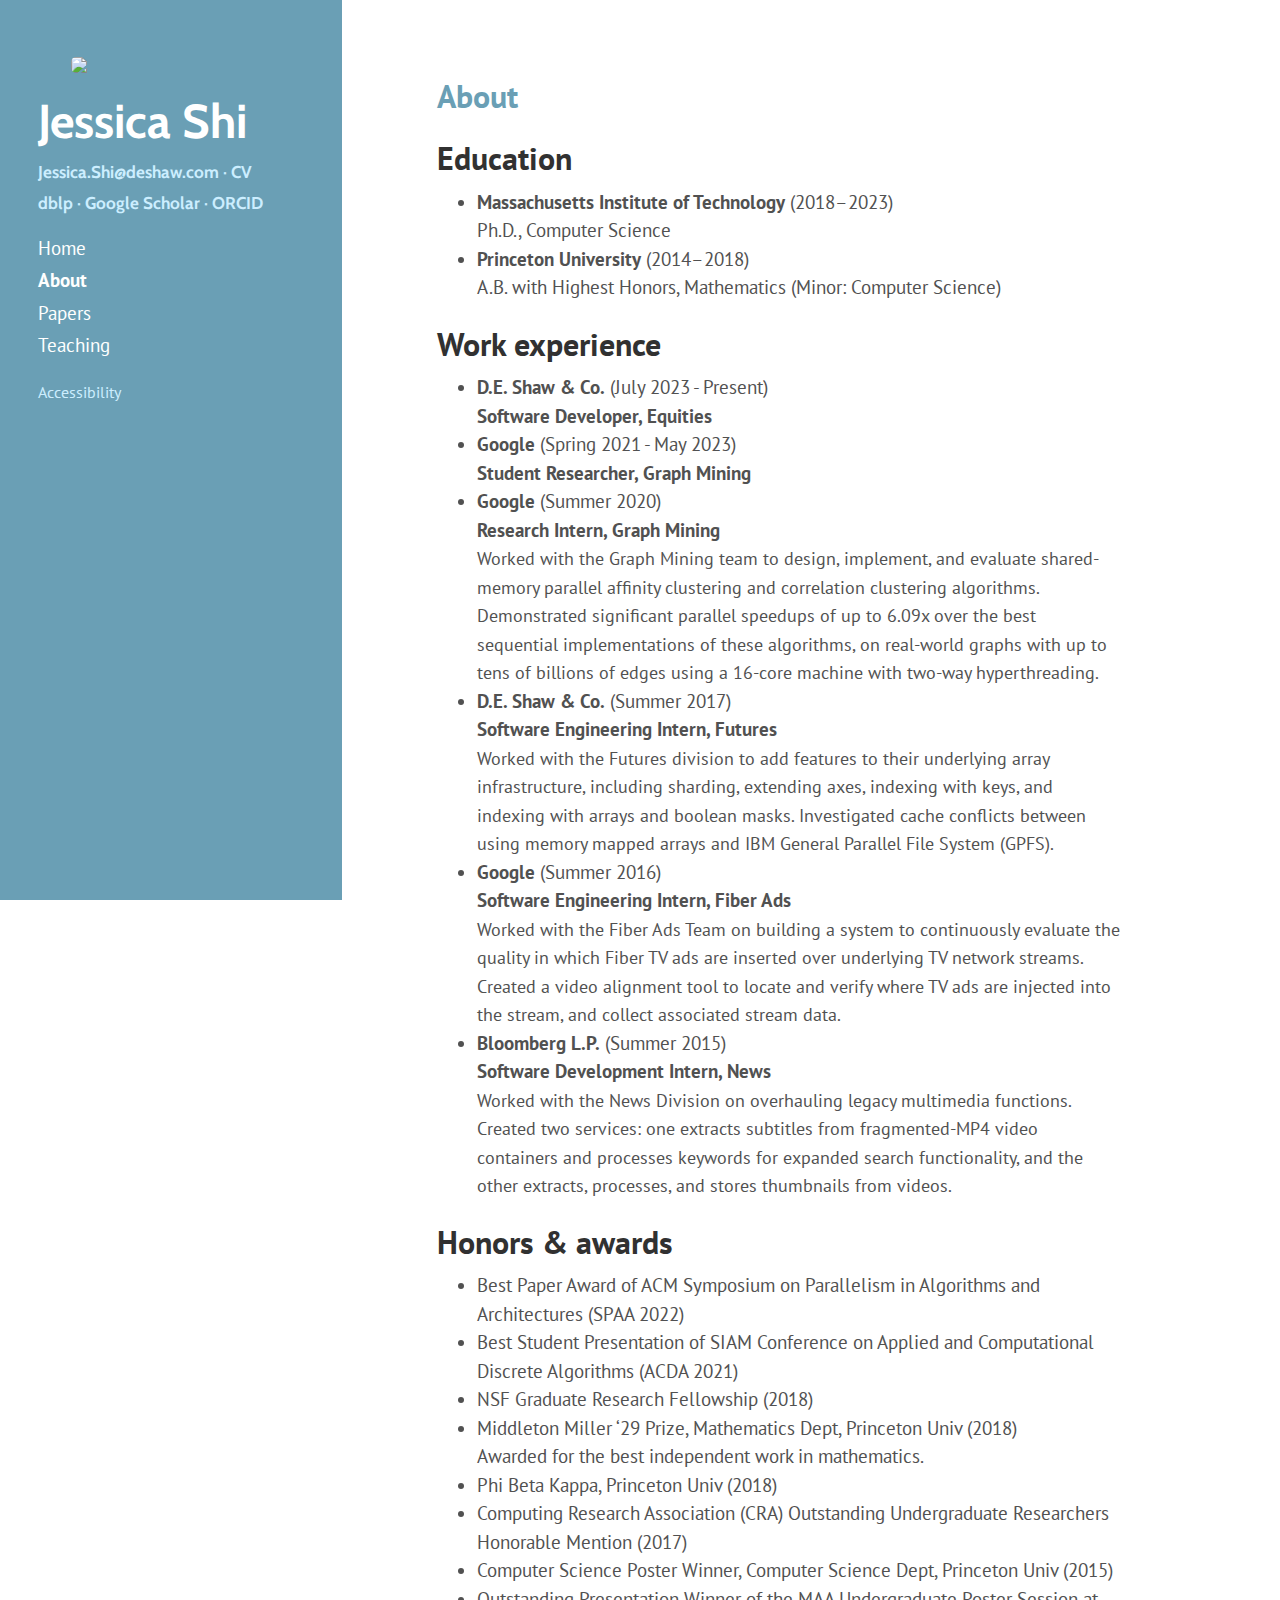
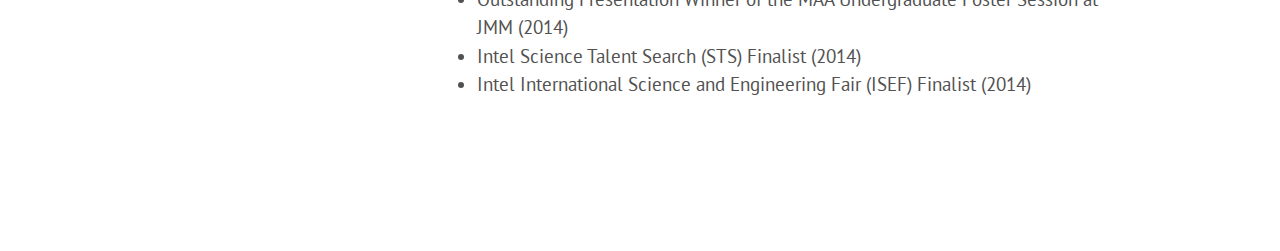
==== commit 98d66da7: "Fix" ====
--- a/about/index.html
+++ b/about/index.html
@@ -16,22 +16,22 @@
   </title>
 
   <!-- CSS -->
-  <link rel="stylesheet" href="/jeshi/www/public/css/poole.css">
-  <link rel="stylesheet" href="/jeshi/www/public/css/syntax.css">
-  <link rel="stylesheet" href="/jeshi/www/public/css/hyde.css">
+  <link rel="stylesheet" href="/public/css/poole.css">
+  <link rel="stylesheet" href="/public/css/syntax.css">
+  <link rel="stylesheet" href="/public/css/hyde.css">
   <link rel="stylesheet" href="http://fonts.googleapis.com/css?family=PT+Sans:400,400italic,700|Abril+Fatface">
   <link href="https://fonts.googleapis.com/css?family=Lato" rel="stylesheet">
   <link href="https://fonts.googleapis.com/css?family=Cabin" rel="stylesheet">
 
   <!-- Icons -->
-  <link rel="apple-touch-icon-precomposed" sizes="128x128" href="/jeshi/www/public/favicon.png">
-  <link rel="shortcut icon" href="/jeshi/www/public/favicon.ico">
-  <link rel="apple-touch-icon" sizes="120x120" href="/jeshi/www/public/apple-touch-icon.png">
-  <link rel="icon" type="image/png" sizes="32x32" href="/jeshi/www/public/favicon-32x32.png">
-  <link rel="icon" type="image/png" sizes="16x16" href="/jeshi/www/public/favicon-16x16.png">
-
-<link rel="manifest" href="/jeshi/www/public/site.webmanifest">
-<link rel="mask-icon" href="/jeshi/www/public/safari-pinned-tab.svg" color="#5bbad5">
+  <link rel="apple-touch-icon-precomposed" sizes="128x128" href="/public/favicon.png">
+  <link rel="shortcut icon" href="/public/favicon.ico">
+  <link rel="apple-touch-icon" sizes="120x120" href="/public/apple-touch-icon.png">
+  <link rel="icon" type="image/png" sizes="32x32" href="/public/favicon-32x32.png">
+  <link rel="icon" type="image/png" sizes="16x16" href="/public/favicon-16x16.png">
+
+<link rel="manifest" href="/public/site.webmanifest">
+<link rel="mask-icon" href="/public/safari-pinned-tab.svg" color="#5bbad5">
 <meta name="msapplication-TileColor" content="#00aba9">
 <meta name="theme-color" content="#ffffff">
 
@@ -45,9 +45,9 @@
     <div class="sidebar">
   <div class="container sidebar-sticky">
     <div class="sidebar-about">
-      <img src="/jeshi/www/public/profile_22.png" width="75%" style="display: block;margin-left: auto;margin-right: auto;"/>
+      <img src="/public/profile_22.png" width="75%" style="display: block;margin-left: auto;margin-right: auto;"/>
       <h1>
-        <a href="/jeshi/www">
+        <a href="">
           Jessica Shi
         </a>
       </h1>
@@ -66,8 +66,8 @@
     </script>
     <noscript>
       <em>Activate JS to see email.</em>
-    </noscript> &middot; <!--<a href="/jeshi/www/public/jeshi_resume18.pdf">Resume</a> &middot;--> 
-        <a href="/jeshi/www/public/jeshi_cv_2023.pdf">CV</a> </h3>
+    </noscript> &middot; <!--<a href="/public/jeshi_resume18.pdf">Resume</a> &middot;--> 
+        <a href="/public/jeshi_cv_2023.pdf">CV</a> </h3>
 
       <h3> 
         <a href="https://dblp.uni-trier.de/pers/hd/s/Shi:Jessica">dblp</a> &middot; 
@@ -75,42 +75,42 @@
           Google Scholar</a> &middot; 
           <a href="https://orcid.org/0000-0003-4485-5492">ORCID</a></h3>
 
-      <p class="lead"><!----></p>
+      <p class="lead"><!--MIT PhD student working on shared-memory parallel clustering algorithms and frameworks--></p>
     </div>
 
     <nav class="sidebar-nav">
-      <a class="sidebar-nav-item" href="/jeshi/www/">Home</a>
-
-      
-      
-
-      
-      
-        
-          
-        
-      
-        
-          
-            <a class="sidebar-nav-item active" href="/jeshi/www/about/">About</a>
-          
-        
-      
-        
-      
-        
-          
-        
-      
-        
-          
-            <a class="sidebar-nav-item" href="/jeshi/www/papers/">Papers</a>
-          
-        
-      
-        
-          
-            <a class="sidebar-nav-item" href="/jeshi/www/teaching/">Teaching</a>
+      <a class="sidebar-nav-item" href="/">Home</a>
+
+      
+      
+
+      
+      
+        
+          
+        
+      
+        
+          
+            <a class="sidebar-nav-item active" href="/about/">About</a>
+          
+        
+      
+        
+      
+        
+          
+        
+      
+        
+          
+            <a class="sidebar-nav-item" href="/papers/">Papers</a>
+          
+        
+      
+        
+          
+            <a class="sidebar-nav-item" href="/teaching/">Teaching</a>
           
         
       
--- a/public/css/poole.css
+++ b/public/css/poole.css
@@ -0,0 +1,430 @@
+/*
+ *                        ___
+ *                       /\_ \
+ *  _____     ___     ___\//\ \      __
+ * /\ '__`\  / __`\  / __`\\ \ \   /'__`\
+ * \ \ \_\ \/\ \_\ \/\ \_\ \\_\ \_/\  __/
+ *  \ \ ,__/\ \____/\ \____//\____\ \____\
+ *   \ \ \/  \/___/  \/___/ \/____/\/____/
+ *    \ \_\
+ *     \/_/
+ *
+ * Designed, built, and released under MIT license by @mdo. Learn more at
+ * https://github.com/poole/poole.
+ */
+
+
+/*
+ * Contents
+ *
+ * Body resets
+ * Custom type
+ * Messages
+ * Container
+ * Masthead
+ * Posts and pages
+ * Pagination
+ * Reverse layout
+ * Themes
+ */
+
+
+/*
+ * Body resets
+ *
+ * Update the foundational and global aspects of the page.
+ */
+
+* {
+  -webkit-box-sizing: border-box;
+     -moz-box-sizing: border-box;
+          box-sizing: border-box;
+}
+
+html,
+body {
+  margin: 0;
+  padding: 0;
+}
+
+html {
+  font-family: "Helvetica Neue", Helvetica, Arial, sans-serif;
+  font-size: 16px;
+  line-height: 1.5;
+}
+@media (min-width: 38em) {
+  html {
+    font-size: 20px;
+  }
+}
+
+body {
+  color: #515151;
+  background-color: #fff;
+  -webkit-text-size-adjust: 100%;
+      -ms-text-size-adjust: 100%;
+}
+
+/* No `:visited` state is required by default (browsers will use `a`) */
+a {
+  color: #268bd2;
+  text-decoration: none;
+}
+a strong {
+  color: inherit;
+}
+/* `:focus` is linked to `:hover` for basic accessibility */
+a:hover,
+a:focus {
+  text-decoration: underline;
+}
+
+/* Headings */
+h1, h2, h3, h4, h5, h6 {
+  margin-bottom: .5rem;
+  font-weight: bold;
+  line-height: 1.25;
+  color: #313131;
+  text-rendering: optimizeLegibility;
+}
+h1 {
+  font-size: 2rem;
+}
+h2 {
+  margin-top: 1rem;
+  font-size: 1.5rem;
+}
+h3 {
+  margin-top: 1.5rem;
+  font-size: 1.25rem;
+}
+h4, h5, h6 {
+  margin-top: 1rem;
+  font-size: 1rem;
+}
+
+/* Body text */
+p {
+  margin-top: 0;
+  margin-bottom: 1rem;
+}
+
+strong {
+  color: #303030;
+}
+
+
+/* Lists */
+ul, ol, dl {
+  margin-top: 0;
+  margin-bottom: 1rem;
+}
+
+dt {
+  font-weight: bold;
+}
+dd {
+  margin-bottom: .5rem;
+}
+
+/* Misc */
+hr {
+  position: relative;
+  margin: 1.5rem 0;
+  border: 0;
+  border-top: 1px solid #eee;
+  border-bottom: 1px solid #fff;
+}
+
+abbr {
+  font-size: 85%;
+  font-weight: bold;
+  color: #555;
+  text-transform: uppercase;
+}
+abbr[title] {
+  cursor: help;
+  border-bottom: 1px dotted #e5e5e5;
+}
+
+/* Code */
+code,
+pre {
+  font-family: Menlo, Monaco, "Courier New", monospace;
+}
+code {
+  padding: .25em .5em;
+  font-size: 85%;
+  color: #bf616a;
+  background-color: #f9f9f9;
+  border-radius: 3px;
+}
+pre {
+  display: block;
+  margin-top: 0;
+  margin-bottom: 1rem;
+  padding: 1rem;
+  font-size: .8rem;
+  line-height: 1.4;
+  white-space: pre;
+  white-space: pre-wrap;
+  word-break: break-all;
+  word-wrap: break-word;
+  background-color: #f9f9f9;
+}
+pre code {
+  padding: 0;
+  font-size: 100%;
+  color: inherit;
+  background-color: transparent;
+}
+
+/* Pygments via Jekyll */
+.highlight {
+  margin-bottom: 1rem;
+  border-radius: 4px;
+}
+.highlight pre {
+  margin-bottom: 0;
+}
+
+/* Gist via GitHub Pages */
+.gist .gist-file {
+  font-family: Menlo, Monaco, "Courier New", monospace !important;
+}
+.gist .markdown-body {
+  padding: 15px;
+}
+.gist pre {
+  padding: 0;
+  background-color: transparent;
+}
+.gist .gist-file .gist-data {
+  font-size: .8rem !important;
+  line-height: 1.4;
+}
+.gist code {
+  padding: 0;
+  color: inherit;
+  background-color: transparent;
+  border-radius: 0;
+}
+
+/* Quotes */
+blockquote {
+  padding: .5rem 1rem;
+  margin: .8rem 0;
+  color: #7a7a7a;
+  border-left: .25rem solid #e5e5e5;
+}
+blockquote p:last-child {
+  margin-bottom: 0;
+}
+@media (min-width: 30em) {
+  blockquote {
+    padding-right: 5rem;
+    padding-left: 1.25rem;
+  }
+}
+
+img {
+  display: block;
+  max-width: 100%;
+  margin: 0 0 1rem;
+  border-radius: 5px;
+}
+
+/* Tables */
+table {
+  margin-bottom: 1rem;
+  width: 100%;
+  border: 1px solid #e5e5e5;
+  border-collapse: collapse;
+}
+td,
+th {
+  padding: .25rem .5rem;
+  border: 1px solid #e5e5e5;
+}
+tbody tr:nth-child(odd) td,
+tbody tr:nth-child(odd) th {
+  background-color: #f9f9f9;
+}
+
+
+/*
+ * Custom type
+ *
+ * Extend paragraphs with `.lead` for larger introductory text.
+ */
+
+.lead {
+  font-size: 1.25rem;
+  font-weight: 300;
+}
+
+
+/*
+ * Messages
+ *
+ * Show alert messages to users. You may add it to single elements like a `<p>`,
+ * or to a parent if there are multiple elements to show.
+ */
+
+.message {
+  margin-bottom: 1rem;
+  padding: 1rem;
+  color: #717171;
+  background-color: #f9f9f9;
+}
+
+
+/*
+ * Container
+ *
+ * Center the page content.
+ */
+
+.container {
+  max-width: 38rem;
+  padding-left:  1rem;
+  padding-right: 1rem;
+  margin-left:  auto;
+  margin-right: auto;
+}
+
+
+/*
+ * Masthead
+ *
+ * Super small header above the content for site name and short description.
+ */
+
+.masthead {
+  padding-top:    1rem;
+  padding-bottom: 1rem;
+  margin-bottom: 3rem;
+}
+.masthead-title {
+  margin-top: 0;
+  margin-bottom: 0;
+  color: #505050;
+}
+.masthead-title a {
+  color: #505050;
+}
+.masthead-title small {
+  font-size: 75%;
+  font-weight: 400;
+  color: #c0c0c0;
+  letter-spacing: 0;
+}
+
+
+/*
+ * Posts and pages
+ *
+ * Each post is wrapped in `.post` and is used on default and post layouts. Each
+ * page is wrapped in `.page` and is only used on the page layout.
+ */
+
+.page,
+.post {
+  margin-bottom: 4em;
+}
+
+/* Blog post or page title */
+.page-title,
+.post-title,
+.post-title a {
+  color: #303030;
+}
+.page-title,
+.post-title {
+  margin-top: 0;
+}
+
+/* Meta data line below post title */
+.post-date {
+  display: block;
+  margin-top: -.5rem;
+  margin-bottom: 1rem;
+  color: #9a9a9a;
+}
+
+/* Related posts */
+.related {
+  padding-top: 2rem;
+  padding-bottom: 2rem;
+  border-top: 1px solid #eee;
+}
+.related-posts {
+  padding-left: 0;
+  list-style: none;
+}
+.related-posts h3 {
+  margin-top: 0;
+}
+.related-posts li small {
+  font-size: 75%;
+  color: #999;
+}
+.related-posts li a:hover {
+  color: #268bd2;
+  text-decoration: none;
+}
+.related-posts li a:hover small {
+  color: inherit;
+}
+
+
+/*
+ * Pagination
+ *
+ * Super lightweight (HTML-wise) blog pagination. `span`s are provide for when
+ * there are no more previous or next posts to show.
+ */
+
+.pagination {
+  overflow: hidden; /* clearfix */
+  margin-left: -1rem;
+  margin-right: -1rem;
+  font-family: "PT Sans", Helvetica, Arial, sans-serif;
+  color: #ccc;
+  text-align: center;
+}
+
+/* Pagination items can be `span`s or `a`s */
+.pagination-item {
+  display: block;
+  padding: 1rem;
+  border: 1px solid #eee;
+}
+.pagination-item:first-child {
+  margin-bottom: -1px;
+}
+
+/* Only provide a hover state for linked pagination items */
+a.pagination-item:hover {
+  background-color: #f5f5f5;
+}
+
+@media (min-width: 30em) {
+  .pagination {
+    margin: 3rem 0;
+  }
+  .pagination-item {
+    float: left;
+    width: 50%;
+  }
+  .pagination-item:first-child {
+    margin-bottom: 0;
+    border-top-left-radius:    4px;
+    border-bottom-left-radius: 4px;
+  }
+  .pagination-item:last-child {
+    margin-left: -1px;
+    border-top-right-radius:    4px;
+    border-bottom-right-radius: 4px;
+  }
+}
--- a/public/css/syntax.css
+++ b/public/css/syntax.css
@@ -0,0 +1,65 @@
+.highlight .hll { background-color: #ffc; }
+.highlight .c { color: #999; } /* Comment */
+.highlight .err { color: #a00; background-color: #faa } /* Error */
+.highlight .k { color: #069; } /* Keyword */
+.highlight .o { color: #555 } /* Operator */
+.highlight .cm { color: #09f; font-style: italic } /* Comment.Multiline */
+.highlight .cp { color: #099 } /* Comment.Preproc */
+.highlight .c1 { color: #999; } /* Comment.Single */
+.highlight .cs { color: #999; } /* Comment.Special */
+.highlight .gd { background-color: #fcc; border: 1px solid #c00 } /* Generic.Deleted */
+.highlight .ge { font-style: italic } /* Generic.Emph */
+.highlight .gr { color: #f00 } /* Generic.Error */
+.highlight .gh { color: #030; } /* Generic.Heading */
+.highlight .gi { background-color: #cfc; border: 1px solid #0c0 } /* Generic.Inserted */
+.highlight .go { color: #aaa } /* Generic.Output */
+.highlight .gp { color: #009; } /* Generic.Prompt */
+.highlight .gs { } /* Generic.Strong */
+.highlight .gu { color: #030; } /* Generic.Subheading */
+.highlight .gt { color: #9c6 } /* Generic.Traceback */
+.highlight .kc { color: #069; } /* Keyword.Constant */
+.highlight .kd { color: #069; } /* Keyword.Declaration */
+.highlight .kn { color: #069; } /* Keyword.Namespace */
+.highlight .kp { color: #069 } /* Keyword.Pseudo */
+.highlight .kr { color: #069; } /* Keyword.Reserved */
+.highlight .kt { color: #078; } /* Keyword.Type */
+.highlight .m { color: #f60 } /* Literal.Number */
+.highlight .s { color: #d44950 } /* Literal.String */
+.highlight .na { color: #4f9fcf } /* Name.Attribute */
+.highlight .nb { color: #366 } /* Name.Builtin */
+.highlight .nc { color: #0a8; } /* Name.Class */
+.highlight .no { color: #360 } /* Name.Constant */
+.highlight .nd { color: #99f } /* Name.Decorator */
+.highlight .ni { color: #999; } /* Name.Entity */
+.highlight .ne { color: #c00; } /* Name.Exception */
+.highlight .nf { color: #c0f } /* Name.Function */
+.highlight .nl { color: #99f } /* Name.Label */
+.highlight .nn { color: #0cf; } /* Name.Namespace */
+.highlight .nt { color: #2f6f9f; } /* Name.Tag */
+.highlight .nv { color: #033 } /* Name.Variable */
+.highlight .ow { color: #000; } /* Operator.Word */
+.highlight .w { color: #bbb } /* Text.Whitespace */
+.highlight .mf { color: #f60 } /* Literal.Number.Float */
+.highlight .mh { color: #f60 } /* Literal.Number.Hex */
+.highlight .mi { color: #f60 } /* Literal.Number.Integer */
+.highlight .mo { color: #f60 } /* Literal.Number.Oct */
+.highlight .sb { color: #c30 } /* Literal.String.Backtick */
+.highlight .sc { color: #c30 } /* Literal.String.Char */
+.highlight .sd { color: #c30; font-style: italic } /* Literal.String.Doc */
+.highlight .s2 { color: #c30 } /* Literal.String.Double */
+.highlight .se { color: #c30; } /* Literal.String.Escape */
+.highlight .sh { color: #c30 } /* Literal.String.Heredoc */
+.highlight .si { color: #a00 } /* Literal.String.Interpol */
+.highlight .sx { color: #c30 } /* Literal.String.Other */
+.highlight .sr { color: #3aa } /* Literal.String.Regex */
+.highlight .s1 { color: #c30 } /* Literal.String.Single */
+.highlight .ss { color: #fc3 } /* Literal.String.Symbol */
+.highlight .bp { color: #366 } /* Name.Builtin.Pseudo */
+.highlight .vc { color: #033 } /* Name.Variable.Class */
+.highlight .vg { color: #033 } /* Name.Variable.Global */
+.highlight .vi { color: #033 } /* Name.Variable.Instance */
+.highlight .il { color: #f60 } /* Literal.Number.Integer.Long */
+
+.css .o,
+.css .o + .nt,
+.css .nt + .nt { color: #999; }
--- a/public/css/hyde.css
+++ b/public/css/hyde.css
@@ -0,0 +1,286 @@
+/*
+ *  __                  __
+ * /\ \                /\ \
+ * \ \ \___   __  __   \_\ \     __
+ *  \ \  _ `\/\ \/\ \  /'_` \  /'__`\
+ *   \ \ \ \ \ \ \_\ \/\ \_\ \/\  __/
+ *    \ \_\ \_\/`____ \ \___,_\ \____\
+ *     \/_/\/_/`/___/> \/__,_ /\/____/
+ *                /\___/
+ *                \/__/
+ *
+ * Designed, built, and released under MIT license by @mdo. Learn more at
+ * https://github.com/poole/hyde.
+ */
+
+
+/*
+ * Contents
+ *
+ * Global resets
+ * Sidebar
+ * Container
+ * Reverse layout
+ * Themes
+ */
+
+
+/*
+ * Global resets
+ *
+ * Update the foundational and global aspects of the page.
+ */
+
+html {
+  font-family: "PT Sans", Helvetica, Arial, sans-serif;
+}
+@media (min-width: 48em) {
+  html {
+    font-size: 16px;
+  }
+}
+@media (min-width: 58em) {
+  html {
+    font-size: 19px;
+  }
+}
+
+
+/*
+ * Sidebar
+ *
+ * Flexible banner for housing site name, intro, and "footer" content. Starts
+ * out above content in mobile and later moves to the side with wider viewports.
+ */
+
+.sidebar {
+  text-align: center;
+  padding: 2rem 1rem;
+  color: rgba(255,255,255,.5);
+  background-color: #202020;
+}
+@media (min-width: 48em) {
+  .sidebar {
+    position: fixed;
+    top: 0;
+    left: 0;
+    bottom: 0;
+    width: 18rem;
+    text-align: left;
+  }
+}
+
+/* Sidebar links */
+.sidebar a {
+  color: #fff;
+}
+
+/* About section */
+.sidebar-about h1 {
+  color: #fff;
+  margin-top: 0;
+  font-family: 'Cabin', sans-serif;/*"Abril Fatface", serif;*/
+  font-size: 2.5rem;/*3.25rem;*/
+}
+
+.sidebar-about h3,
+.sidebar-about h3 a {
+  color: #cef;
+  margin-top: 0;
+  font-family: 'Cabin', sans-serif;/*"Abril Fatface", serif;*/
+  font-size: 0.9rem;/*3.25rem;*/
+}
+
+/* Sidebar nav */
+.sidebar-nav {
+  margin-bottom: 1rem;
+}
+.sidebar-nav-item {
+  display: block;
+  line-height: 1.7;
+}
+a.sidebar-nav-item:hover,
+a.sidebar-nav-item:focus {
+  text-decoration: underline;
+}
+.sidebar-nav-item.active {
+  font-weight: bold;
+}
+
+/* Sticky sidebar
+ *
+ * Add the `sidebar-sticky` class to the sidebar's container to affix it the
+ * contents to the bottom of the sidebar in tablets and up.
+ */
+
+@media (min-width: 48em) {
+  .sidebar-sticky {
+    /*position: absolute;
+    right:  1rem;
+    bottom: 1rem;
+    left:   1rem;*/
+    position: absolute;
+    right: 1rem;
+    left:1rem;
+    top:3rem;
+  }
+}
+
+.sidebar-footer {
+  /*position:fixed;
+  bottom:16px;*/
+  font-size:16px;
+  color: #cef;
+}
+.sidebar-footer a {
+  color: #cef;
+}
+
+
+/* Container
+ *
+ * Align the contents of the site above the proper threshold with some margin-fu
+ * with a 25%-wide `.sidebar`.
+ */
+
+.content {
+  padding-top:    4rem;
+  padding-bottom: 4rem;
+}
+
+.content h1 {
+  font-size:1.7rem;
+}
+
+@media (min-width: 48em) {
+  .content {
+    max-width: 38rem;
+    margin-left: 20rem;
+    margin-right: 2rem;
+  }
+}
+
+@media (min-width: 64em) {
+  .content {
+    margin-left: 22rem;
+    margin-right: 4rem;
+  }
+}
+
+
+/*
+ * Reverse layout
+ *
+ * Flip the orientation of the page by placing the `.sidebar` on the right.
+ */
+
+@media (min-width: 48em) {
+  .layout-reverse .sidebar {
+    left: auto;
+    right: 0;
+  }
+  .layout-reverse .content {
+    margin-left: 2rem;
+    margin-right: 20rem;
+  }
+}
+
+@media (min-width: 64em) {
+  .layout-reverse .content {
+    margin-left: 4rem;
+    margin-right: 22rem;
+  }
+}
+
+
+
+/*
+ * Themes
+ *
+ * As of v1.1, Hyde includes optional themes to color the sidebar and links
+ * within blog posts. To use, add the class of your choosing to the `body`.
+ */
+
+/* Base16 (http://chriskempson.github.io/base16/#default) */
+
+/* Red */
+.theme-base-08 .sidebar {
+  background-color: #ac4142;
+}
+.theme-base-08 .content a,
+.theme-base-08 .related-posts li a:hover {
+  color: #ac4142;
+}
+
+/* Orange */
+.theme-base-09 .sidebar {
+  background-color: #d28445;
+}
+.theme-base-09 .content a,
+.theme-base-09 .related-posts li a:hover {
+  color: #d28445;
+}
+
+/* Yellow */
+.theme-base-0a .sidebar {
+  background-color: #f4bf75;
+}
+.theme-base-0a .content a,
+.theme-base-0a .related-posts li a:hover {
+  color: #f4bf75;
+}
+
+/* Green */
+.theme-base-0b .sidebar {
+  background-color: #90a959;
+}
+.theme-base-0b .content a,
+.theme-base-0b .related-posts li a:hover {
+  color: #90a959;
+}
+
+/* Cyan */
+.theme-base-0c .sidebar {
+  background-color: #75b5aa;
+}
+.theme-base-0c .content a,
+.theme-base-0c .related-posts li a:hover {
+  color: #75b5aa;
+}
+
+/* Blue */
+.theme-base-0d .sidebar {
+  background-color: #6a9fb5;
+}
+.theme-base-0d .content a,
+.theme-base-0d .related-posts li a:hover {
+  color: #6a9fb5;
+}
+
+.theme-base-0d .page-title,
+.theme-base-0d .post-title{
+  color: #6a9fb5;
+}
+
+/* Magenta */
+.theme-base-0e .sidebar {
+  background-color: #aa759f;
+}
+.theme-base-0e .content a,
+.theme-base-0e .related-posts li a:hover {
+  color: #aa759f;
+}
+
+/* Brown */
+.theme-base-0f .sidebar {
+  background-color: #8f5536;
+}
+.theme-base-0f .content a,
+.theme-base-0f .related-posts li a:hover {
+  color: #8f5536;
+}
+
+/* Green */
+.theme-emph {
+  color: #2ab55c;
+}
